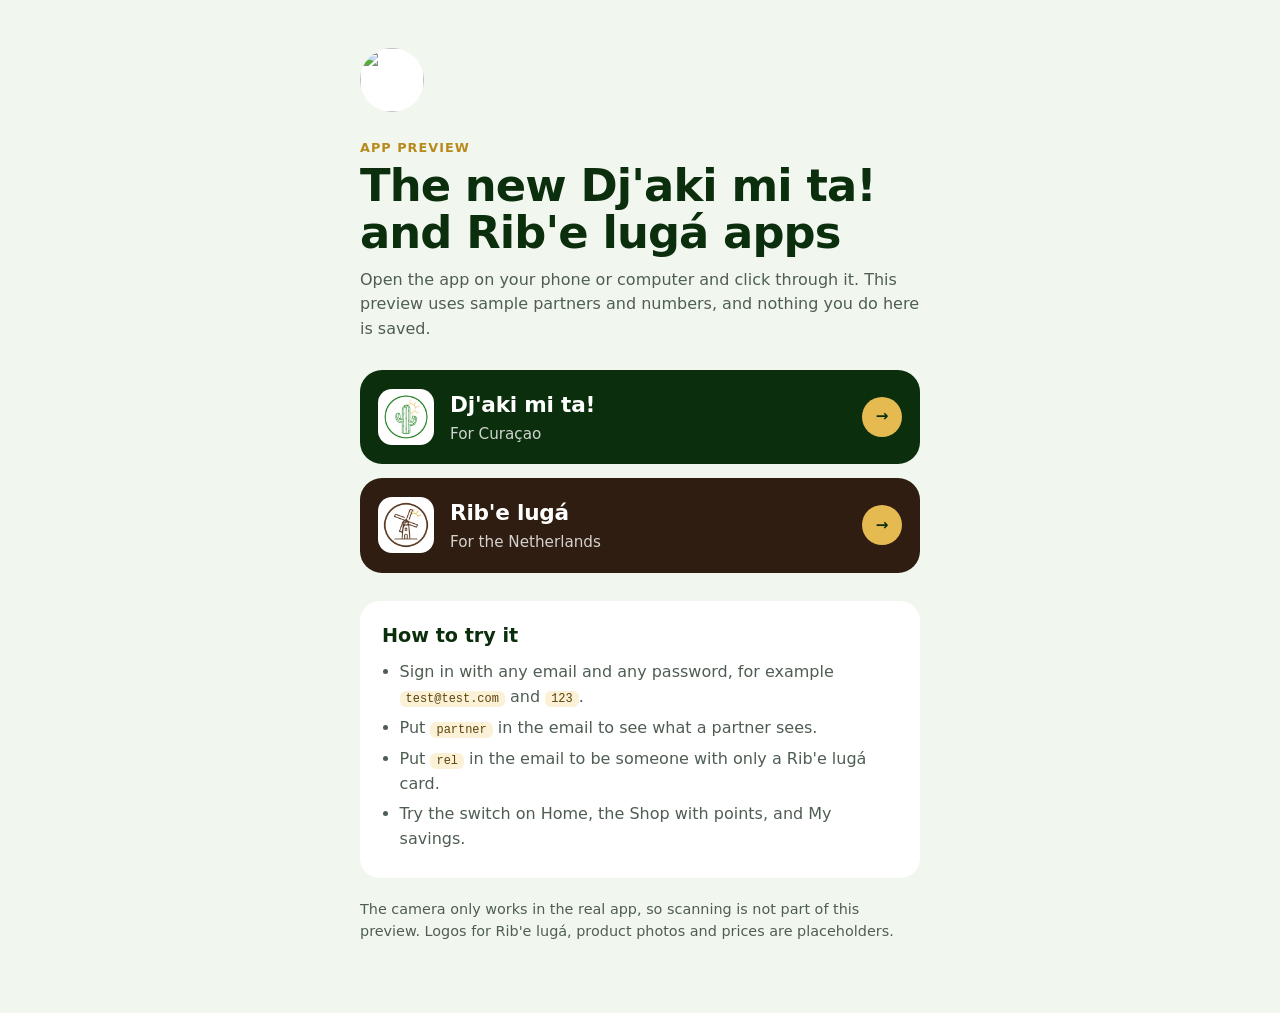
==== public/app/index.html @ 4ff83193 "App preview pages at /app (Dj'aki mi ta! and Rib'e lugá, sample data) Co-Authored-By: Claude Opus 5." ====
<!doctype html>
<html lang="en">
<head>
<meta charset="utf-8">
<meta name="viewport" content="width=device-width, initial-scale=1">
<meta name="robots" content="noindex, nofollow">
<meta name="theme-color" content="#0b2e0d">
<title>App preview · Dj'aki mi ta! and Rib'e lugá</title>
<link rel="icon" href="/assets/img/logo-mark.png">
<style>
  @font-face { font-family: "Bricolage Grotesque"; font-weight: 800; font-display: swap; src: url(/assets/fonts/bricolage-grotesque-latin-800-normal.woff2) format("woff2"); }
  @font-face { font-family: "DM Sans"; font-weight: 400; font-display: swap; src: url(/assets/fonts/dm-sans-latin-400-normal.woff2) format("woff2"); }
  @font-face { font-family: "DM Sans"; font-weight: 700; font-display: swap; src: url(/assets/fonts/dm-sans-latin-700-normal.woff2) format("woff2"); }
  :root { --green: #187c19; --ink: #0b2e0d; --gold: #e5ba51; --gold-soft: #fbf1d6; --tint: #f1f7ef; --muted: #4f5d52; --brown: #5a3a22; }
  * { box-sizing: border-box; }
  body { margin: 0; font-family: "DM Sans", system-ui, sans-serif; color: #17221a; background: var(--tint); line-height: 1.55; }
  main { width: min(560px, 100% - 32px); margin: 0 auto; padding: 48px 0 56px; }
  img.logo { width: 64px; height: 64px; border-radius: 50%; background: #fff; }
  .kicker { color: #b88a1c; font-weight: 700; text-transform: uppercase; letter-spacing: .08em; font-size: .8rem; margin: 18px 0 4px; }
  h1 { font-family: "Bricolage Grotesque", system-ui, sans-serif; font-weight: 800; font-size: clamp(2rem, 7vw, 2.8rem); line-height: 1.05; letter-spacing: -.02em; color: var(--ink); margin: 0 0 12px; text-wrap: balance; }
  p { margin: 0 0 1em; color: var(--muted); }
  .apps { display: grid; gap: 14px; margin: 28px 0; }
  a.app { display: flex; align-items: center; gap: 16px; padding: 18px; border-radius: 22px; color: #fff; text-decoration: none; transition: transform .15s; }
  a.app:hover { transform: translateY(-2px); }
  a.app:focus-visible { outline: 3px solid var(--gold); outline-offset: 3px; }
  a.app img { width: 56px; height: 56px; border-radius: 14px; background: #fff; flex-shrink: 0; }
  a.app strong { display: block; font-family: "Bricolage Grotesque", system-ui, sans-serif; font-size: 1.35rem; letter-spacing: -.01em; }
  a.app span { color: rgba(255,255,255,.8); font-size: .95rem; }
  a.app .go { margin-left: auto; width: 40px; height: 40px; border-radius: 50%; background: var(--gold); color: var(--ink); display: grid; place-items: center; font-weight: 700; flex-shrink: 0; }
  .dmt { background: var(--ink); }
  .rel { background: #2e1d10; }
  .how { background: #fff; border-radius: 20px; padding: 20px 22px; }
  .how h2 { font-family: "Bricolage Grotesque", system-ui, sans-serif; font-size: 1.2rem; color: var(--ink); margin: 0 0 10px; }
  .how ul { margin: 0; padding-left: 1.1em; color: var(--muted); }
  .how li { margin: 6px 0; }
  code { background: var(--gold-soft); color: #5c430a; padding: 1px 6px; border-radius: 6px; font-size: .92em; }
  .note { font-size: .9rem; margin-top: 20px; }
</style>
</head>
<body>
<main>
  <img class="logo" src="/assets/img/logo-mark.png" alt="">
  <p class="kicker">App preview</p>
  <h1>The new Dj'aki mi ta! and Rib'e lugá apps</h1>
  <p>Open the app on your phone or computer and click through it. This preview uses sample partners and numbers, and nothing you do here is saved.</p>

  <div class="apps">
    <a class="app dmt" href="./djakimita/">
      <img src="./djakimita/icon.png" alt="">
      <div><strong>Dj'aki mi ta!</strong><span>For Curaçao</span></div>
      <span class="go" aria-hidden="true">→</span>
    </a>
    <a class="app rel" href="./ribeluga/">
      <img src="./ribeluga/icon.png" alt="">
      <div><strong>Rib'e lugá</strong><span>For the Netherlands</span></div>
      <span class="go" aria-hidden="true">→</span>
    </a>
  </div>

  <section class="how">
    <h2>How to try it</h2>
    <ul>
      <li>Sign in with any email and any password, for example <code>test@test.com</code> and <code>123</code>.</li>
      <li>Put <code>partner</code> in the email to see what a partner sees.</li>
      <li>Put <code>rel</code> in the email to be someone with only a Rib'e lugá card.</li>
      <li>Try the switch on Home, the Shop with points, and My savings.</li>
    </ul>
  </section>
  <p class="note">The camera only works in the real app, so scanning is not part of this preview. Logos for Rib'e lugá, product photos and prices are placeholders.</p>
</main>
</body>
</html>
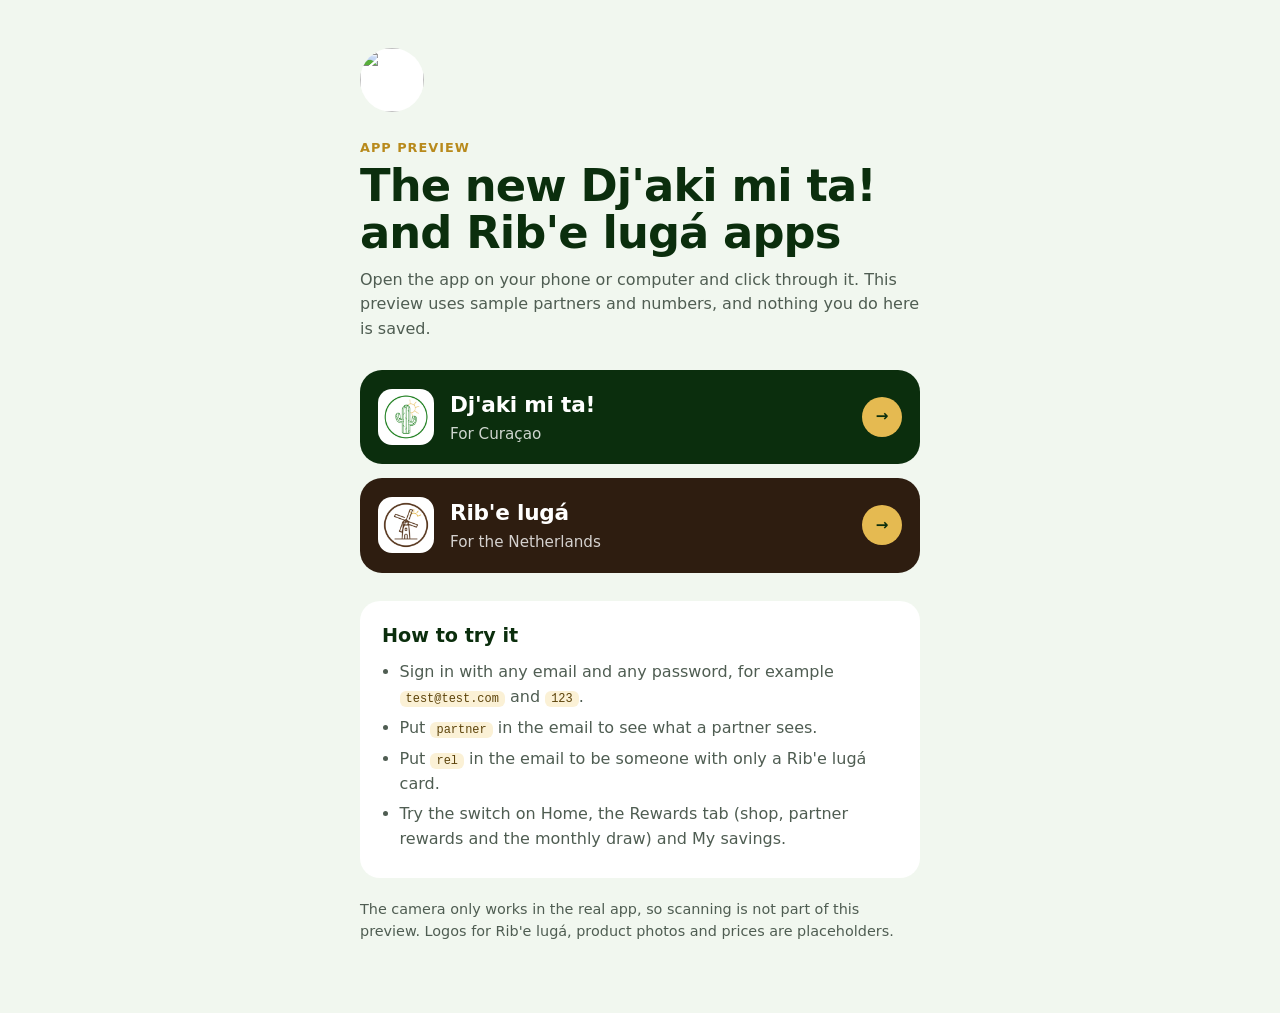
==== commit 306ee196: "App preview: rewards, levels, monthly draw Co-Authored-By: Claude Opus 5.5 <noreply@anthropic.com> C" ====
--- a/public/app/index.html
+++ b/public/app/index.html
@@ -63,7 +63,7 @@
       <li>Sign in with any email and any password, for example <code>test@test.com</code> and <code>123</code>.</li>
       <li>Put <code>partner</code> in the email to see what a partner sees.</li>
       <li>Put <code>rel</code> in the email to be someone with only a Rib'e lugá card.</li>
-      <li>Try the switch on Home, the Shop with points, and My savings.</li>
+      <li>Try the switch on Home, the Rewards tab (shop, partner rewards and the monthly draw) and My savings.</li>
     </ul>
   </section>
   <p class="note">The camera only works in the real app, so scanning is not part of this preview. Logos for Rib'e lugá, product photos and prices are placeholders.</p>
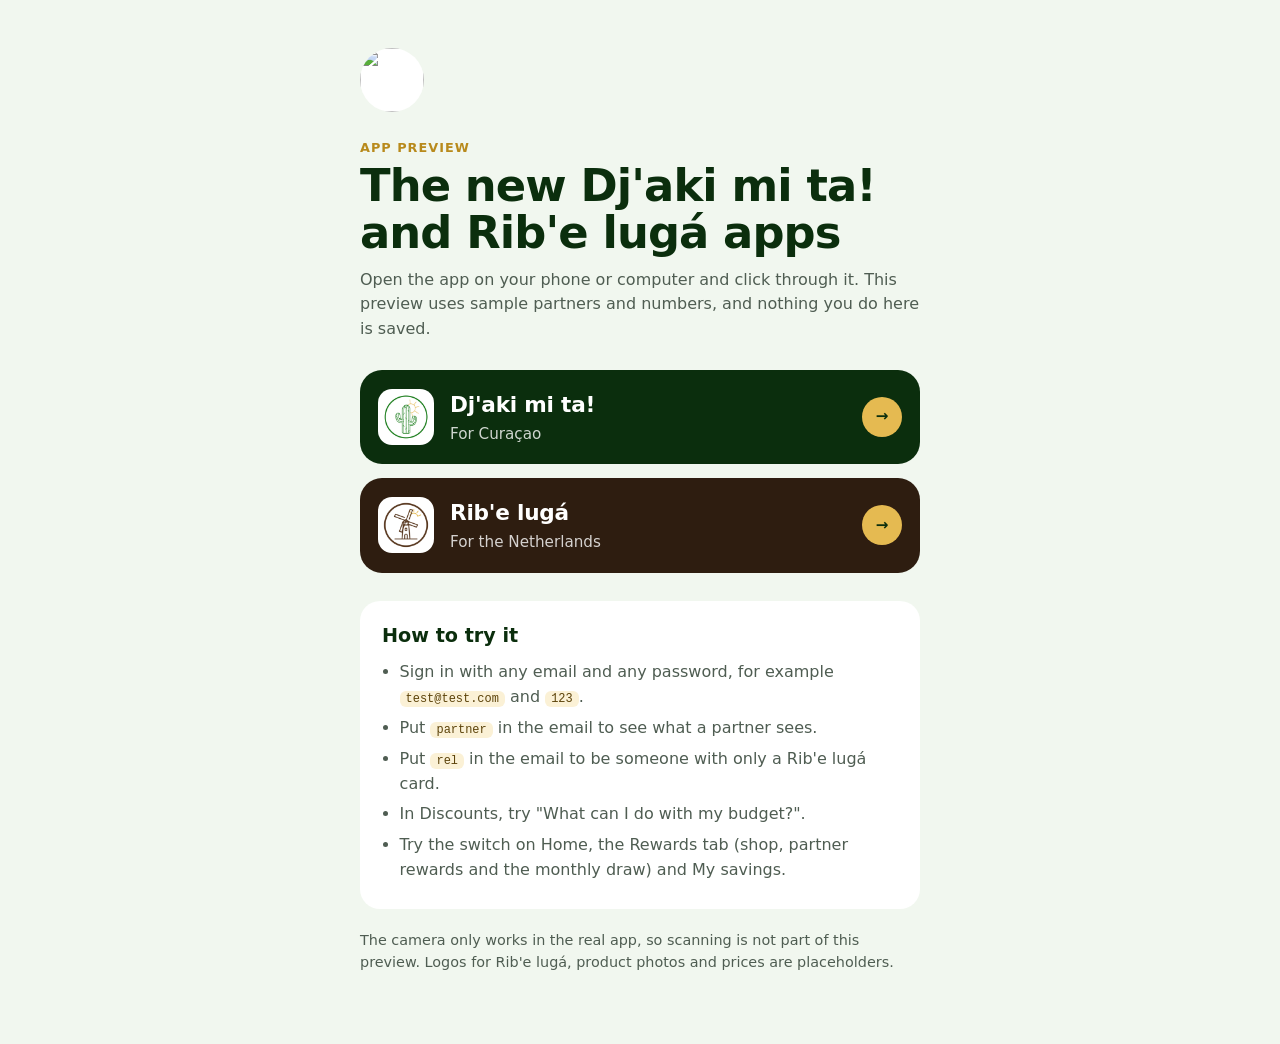
==== commit 8577def0: "App preview: budget planner Co-Authored-By: Claude Opus 5.5 <noreply@anthropic.com> Claude-Session: " ====
--- a/public/app/index.html
+++ b/public/app/index.html
@@ -63,6 +63,7 @@
       <li>Sign in with any email and any password, for example <code>test@test.com</code> and <code>123</code>.</li>
       <li>Put <code>partner</code> in the email to see what a partner sees.</li>
       <li>Put <code>rel</code> in the email to be someone with only a Rib'e lugá card.</li>
+      <li>In Discounts, try "What can I do with my budget?".</li>
       <li>Try the switch on Home, the Rewards tab (shop, partner rewards and the monthly draw) and My savings.</li>
     </ul>
   </section>
